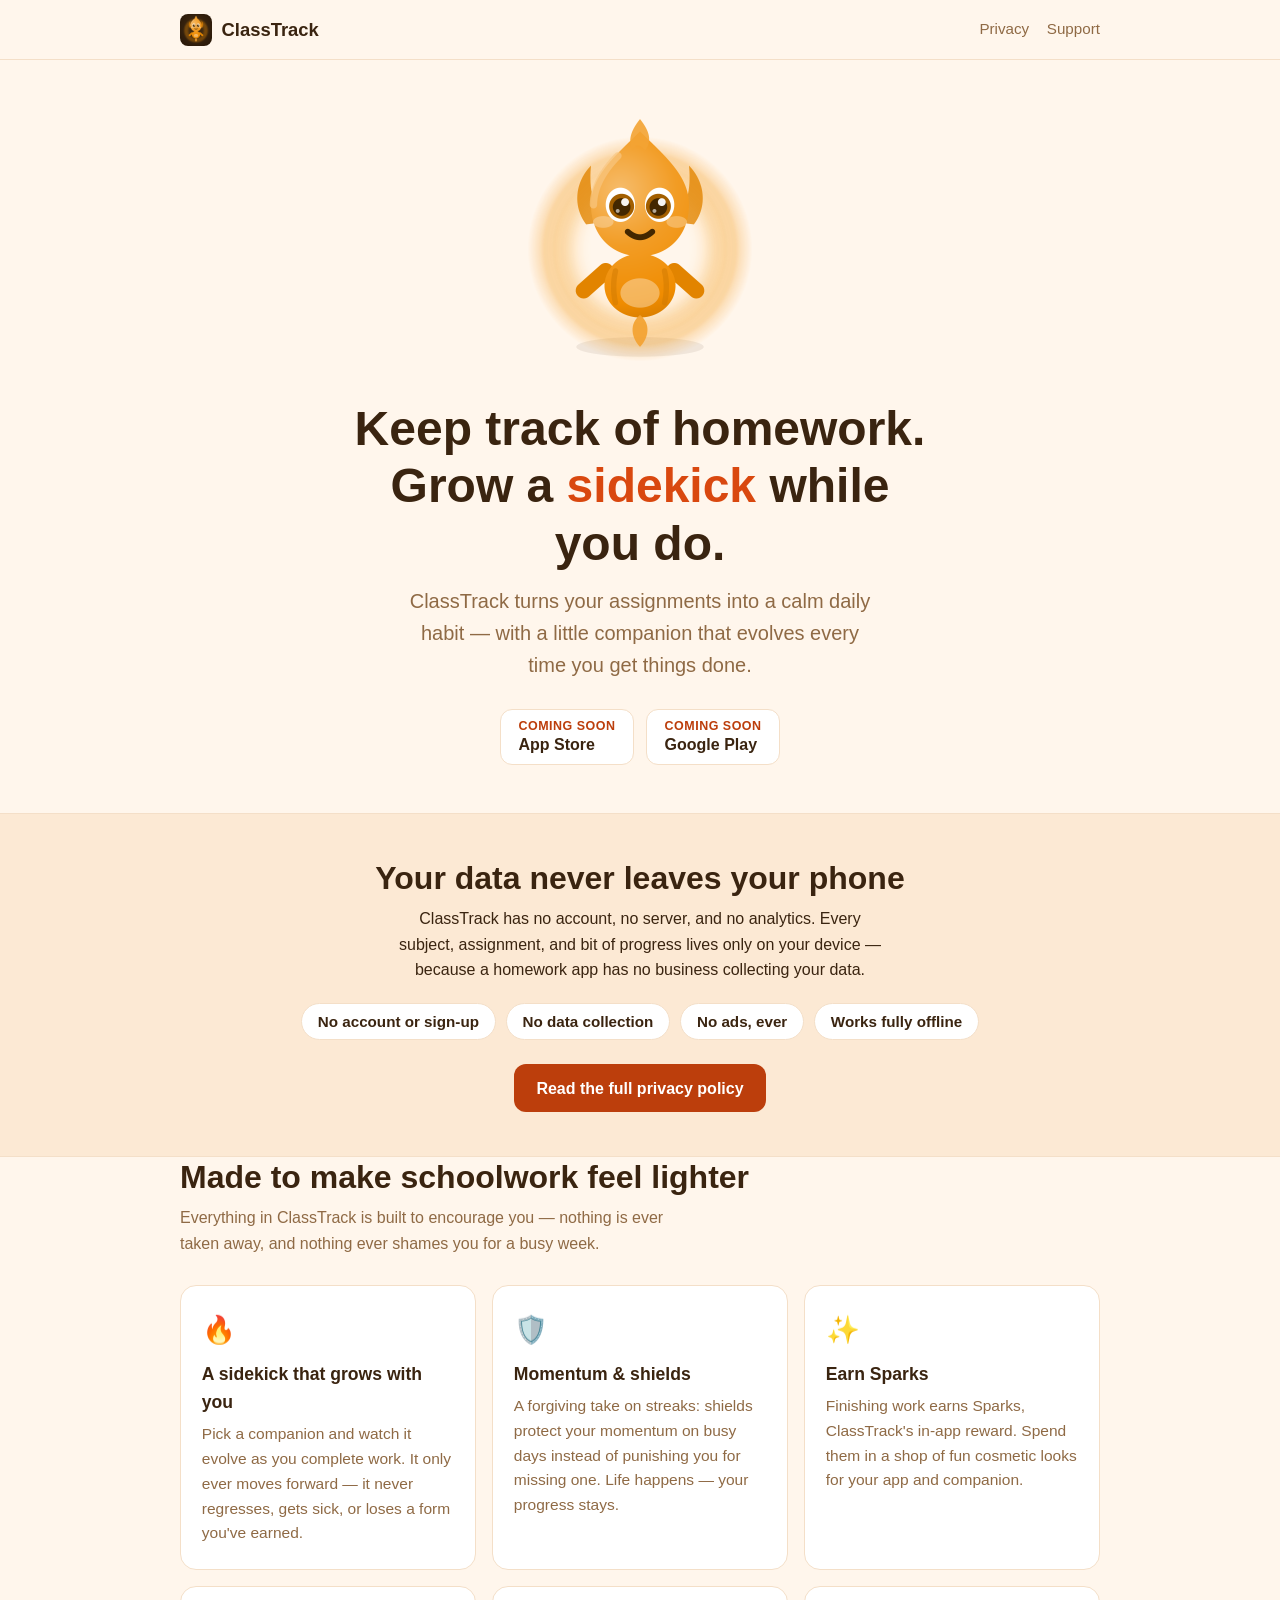
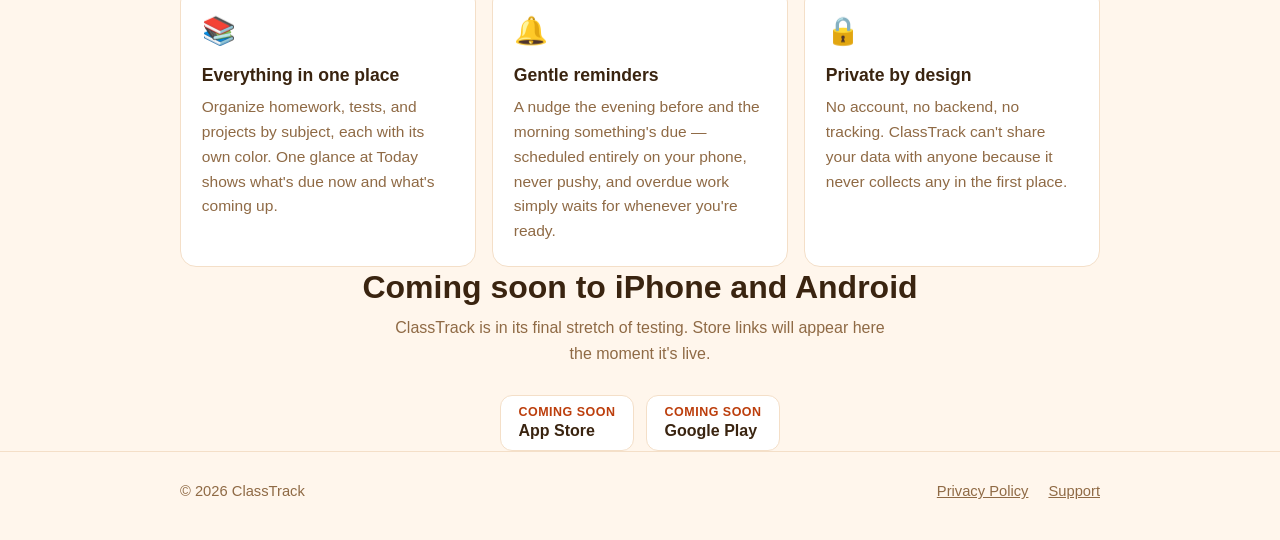
==== index.html @ 92e97fb7 "Build ClassTrack marketing site: home, privacy, and support pages Plain static site with no build st" ====
<!DOCTYPE html>
<html lang="en">
<head>
  <meta charset="utf-8">
  <meta name="viewport" content="width=device-width, initial-scale=1">
  <title>ClassTrack — homework tracking with a sidekick</title>
  <meta name="description" content="ClassTrack is a free homework and test tracker with a companion that grows as you get things done. No account, no ads, no data collection — everything stays on your phone.">
  <link rel="icon" href="assets/favicon.png" type="image/png">
  <link rel="stylesheet" href="css/style.css">
</head>
<body>

  <header class="site-header">
    <div class="wrap">
      <a class="brand" href="index.html">
        <img src="assets/favicon.png" alt="" width="32" height="32">
        ClassTrack
      </a>
      <nav aria-label="Site">
        <a href="privacy.html">Privacy</a>
        <a href="support.html">Support</a>
      </nav>
    </div>
  </header>

  <main>
    <section class="hero wrap" aria-labelledby="hero-heading">
      <img src="assets/splash-icon.png" width="512" height="512"
           alt="Wisp, the ClassTrack sidekick — a friendly glowing flame character with big eyes and a warm smile">
      <h1 id="hero-heading">Keep track of homework.<br>Grow a <span class="accent">sidekick</span> while you do.</h1>
      <p class="tagline">ClassTrack turns your assignments into a calm daily habit — with a little companion that evolves every time you get things done.</p>
      <div class="store-badges">
        <span class="store-badge">
          <span class="soon">Coming soon</span>
          <span class="store">App Store</span>
        </span>
        <span class="store-badge">
          <span class="soon">Coming soon</span>
          <span class="store">Google Play</span>
        </span>
      </div>
    </section>

    <section class="privacy-banner" aria-labelledby="privacy-heading">
      <div class="wrap">
        <h2 id="privacy-heading">Your data never leaves your phone</h2>
        <p class="lede">ClassTrack has no account, no server, and no analytics. Every subject, assignment, and bit of progress lives only on your device — because a homework app has no business collecting your data.</p>
        <ul class="privacy-points">
          <li>No account or sign-up</li>
          <li>No data collection</li>
          <li>No ads, ever</li>
          <li>Works fully offline</li>
        </ul>
        <a class="button" href="privacy.html">Read the full privacy policy</a>
      </div>
    </section>

    <section class="wrap" aria-labelledby="features-heading">
      <h2 id="features-heading">Made to make schoolwork feel lighter</h2>
      <p class="lede">Everything in ClassTrack is built to encourage you — nothing is ever taken away, and nothing ever shames you for a busy week.</p>
      <div class="features">
        <article class="feature">
          <span class="emoji" aria-hidden="true">🔥</span>
          <h3>A sidekick that grows with you</h3>
          <p>Pick a companion and watch it evolve as you complete work. It only ever moves forward — it never regresses, gets sick, or loses a form you've earned.</p>
        </article>
        <article class="feature">
          <span class="emoji" aria-hidden="true">🛡️</span>
          <h3>Momentum &amp; shields</h3>
          <p>A forgiving take on streaks: shields protect your momentum on busy days instead of punishing you for missing one. Life happens — your progress stays.</p>
        </article>
        <article class="feature">
          <span class="emoji" aria-hidden="true">✨</span>
          <h3>Earn Sparks</h3>
          <p>Finishing work earns Sparks, ClassTrack's in-app reward. Spend them in a shop of fun cosmetic looks for your app and companion.</p>
        </article>
        <article class="feature">
          <span class="emoji" aria-hidden="true">📚</span>
          <h3>Everything in one place</h3>
          <p>Organize homework, tests, and projects by subject, each with its own color. One glance at Today shows what's due now and what's coming up.</p>
        </article>
        <article class="feature">
          <span class="emoji" aria-hidden="true">🔔</span>
          <h3>Gentle reminders</h3>
          <p>A nudge the evening before and the morning something's due — scheduled entirely on your phone, never pushy, and overdue work simply waits for whenever you're ready.</p>
        </article>
        <article class="feature">
          <span class="emoji" aria-hidden="true">🔒</span>
          <h3>Private by design</h3>
          <p>No account, no backend, no tracking. ClassTrack can't share your data with anyone because it never collects any in the first place.</p>
        </article>
      </div>
    </section>

    <section class="wrap section-center" aria-labelledby="download-heading">
      <h2 id="download-heading">Coming soon to iPhone and Android</h2>
      <p class="lede">ClassTrack is in its final stretch of testing. Store links will appear here the moment it's live.</p>
      <div class="store-badges">
        <span class="store-badge">
          <span class="soon">Coming soon</span>
          <span class="store">App Store</span>
        </span>
        <span class="store-badge">
          <span class="soon">Coming soon</span>
          <span class="store">Google Play</span>
        </span>
      </div>
    </section>
  </main>

  <footer class="site-footer">
    <div class="wrap">
      <span>© 2026 ClassTrack</span>
      <nav aria-label="Footer">
        <a href="privacy.html">Privacy Policy</a>
        <a href="support.html">Support</a>
      </nav>
    </div>
  </footer>

</body>
</html>
---- css/style.css ----
/* ClassTrack marketing site — Ember palette, mirrored from the app's
   src/theme/palettes.ts (emberLight / emberDark). Keep tokens in sync. */

:root {
  --bg: #FFF6EC;
  --card: #FFFFFF;
  --border: #F4DFC8;
  --text: #3A2410;
  --text-muted: #8F6A45;
  --primary: #D9480F;
  --primary-text: #FFFFFF;
  /* Darker Ember shade for small text and buttons: #D9480F is only ~4.3:1
     on white/cream, this holds >=4.5:1 (WCAG AA) on every light surface. */
  --accent-strong: #BC3E0C;
  --highlight: #FCE9D4;
  --spark: #F08C00;
  color-scheme: light dark;
}

@media (prefers-color-scheme: dark) {
  :root {
    --bg: #251507;
    --card: #31200F;
    --border: #4E351D;
    --text: #F9ECDD;
    --text-muted: #C89F73;
    --primary: #FF922B;
    --primary-text: #331602;
    --accent-strong: #FF922B;
    --highlight: #4A3115;
    --spark: #FFC94D;
  }
}

* {
  box-sizing: border-box;
}

body {
  margin: 0;
  background: var(--bg);
  color: var(--text);
  font-family: -apple-system, BlinkMacSystemFont, "Segoe UI", Roboto,
    "Helvetica Neue", Arial, sans-serif;
  line-height: 1.6;
  -webkit-font-smoothing: antialiased;
}

img {
  max-width: 100%;
  height: auto;
}

a {
  color: var(--accent-strong);
}

.wrap {
  max-width: 60rem;
  margin: 0 auto;
  padding: 0 1.25rem;
}

/* ---------- Header ---------- */

.site-header {
  border-bottom: 1px solid var(--border);
}

.site-header .wrap {
  display: flex;
  align-items: center;
  gap: 0.6rem;
  padding-top: 0.85rem;
  padding-bottom: 0.85rem;
}

.site-header .brand {
  display: flex;
  align-items: center;
  gap: 0.6rem;
  font-weight: 700;
  font-size: 1.15rem;
  color: var(--text);
  text-decoration: none;
  margin-right: auto;
}

.site-header .brand img {
  width: 2rem;
  height: 2rem;
  border-radius: 0.5rem;
}

.site-header nav {
  display: flex;
  gap: 1.1rem;
}

.site-header nav a {
  color: var(--text-muted);
  text-decoration: none;
  font-size: 0.95rem;
}

.site-header nav a:hover,
.site-header nav a:focus-visible {
  color: var(--accent-strong);
  text-decoration: underline;
}

/* ---------- Hero ---------- */

.hero {
  text-align: center;
  padding: 3.5rem 0 3rem;
}

.hero img {
  width: min(16rem, 60vw);
}

.hero h1 {
  font-size: clamp(1.9rem, 5vw, 3rem);
  line-height: 1.2;
  margin: 1.25rem auto 0.75rem;
  max-width: 22ch;
}

.hero .tagline {
  font-size: clamp(1.05rem, 2.5vw, 1.25rem);
  color: var(--text-muted);
  max-width: 42ch;
  margin: 0 auto 1.75rem;
}

.accent {
  color: var(--primary);
}

/* ---------- Store badges ---------- */

.store-badges {
  display: flex;
  flex-wrap: wrap;
  justify-content: center;
  gap: 0.75rem;
}

.store-badge {
  display: inline-flex;
  flex-direction: column;
  align-items: flex-start;
  border: 1px solid var(--border);
  background: var(--card);
  border-radius: 0.75rem;
  padding: 0.55rem 1.1rem;
  text-align: left;
  line-height: 1.3;
}

.store-badge .store {
  font-weight: 700;
}

.store-badge .soon {
  font-size: 0.78rem;
  font-weight: 700;
  text-transform: uppercase;
  letter-spacing: 0.04em;
  color: var(--accent-strong);
}

/* ---------- Sections ---------- */

section {
  padding: 2.75rem 0;
}

section h2 {
  font-size: clamp(1.5rem, 4vw, 2rem);
  line-height: 1.25;
  margin: 0 0 0.5rem;
}

section .lede {
  color: var(--text-muted);
  max-width: 55ch;
  margin: 0 0 1.75rem;
}

.section-center {
  text-align: center;
}

.section-center .lede {
  margin-left: auto;
  margin-right: auto;
}

/* ---------- Privacy banner ---------- */

.privacy-banner {
  background: var(--highlight);
  border-top: 1px solid var(--border);
  border-bottom: 1px solid var(--border);
  text-align: center;
}

.privacy-banner h2,
.privacy-banner .lede {
  margin-left: auto;
  margin-right: auto;
}

.privacy-banner .lede {
  color: var(--text);
  margin-bottom: 1.25rem;
}

.privacy-points {
  list-style: none;
  margin: 0 0 1.5rem;
  padding: 0;
  display: flex;
  flex-wrap: wrap;
  justify-content: center;
  gap: 0.6rem;
}

.privacy-points li {
  background: var(--card);
  border: 1px solid var(--border);
  border-radius: 999px;
  padding: 0.35rem 1rem;
  font-size: 0.95rem;
  font-weight: 600;
}

/* ---------- Feature cards ---------- */

.features {
  display: grid;
  grid-template-columns: repeat(auto-fit, minmax(15rem, 1fr));
  gap: 1rem;
}

.feature {
  background: var(--card);
  border: 1px solid var(--border);
  border-radius: 1rem;
  padding: 1.4rem 1.3rem;
}

.feature .emoji {
  font-size: 1.7rem;
  display: block;
  margin-bottom: 0.5rem;
}

.feature h3 {
  margin: 0 0 0.4rem;
  font-size: 1.1rem;
}

.feature p {
  margin: 0;
  color: var(--text-muted);
  font-size: 0.97rem;
}

/* ---------- Buttons ---------- */

.button {
  display: inline-block;
  background: var(--accent-strong);
  color: var(--primary-text);
  font-weight: 700;
  text-decoration: none;
  border-radius: 0.75rem;
  padding: 0.7rem 1.4rem;
}

.button:hover,
.button:focus-visible {
  filter: brightness(1.08);
}

/* ---------- Footer ---------- */

.site-footer {
  border-top: 1px solid var(--border);
  padding: 1.75rem 0 2.25rem;
  color: var(--text-muted);
  font-size: 0.92rem;
}

.site-footer .wrap {
  display: flex;
  flex-wrap: wrap;
  align-items: center;
  gap: 0.5rem 1.5rem;
}

.site-footer nav {
  display: flex;
  gap: 1.25rem;
  margin-left: auto;
}

.site-footer a {
  color: var(--text-muted);
}

.site-footer a:hover,
.site-footer a:focus-visible {
  color: var(--accent-strong);
}

/* ---------- Inner pages (privacy / support) ---------- */

.page {
  padding: 2.75rem 0 3.5rem;
  max-width: 44rem;
}

.page h1 {
  font-size: clamp(1.7rem, 4.5vw, 2.4rem);
  line-height: 1.25;
  margin: 0 0 0.5rem;
}

.page .updated {
  color: var(--text-muted);
  font-size: 0.92rem;
  margin: 0 0 2rem;
}

.page h2 {
  font-size: 1.25rem;
  margin: 2rem 0 0.5rem;
}

.page p,
.page li {
  color: var(--text);
}

.contact-card {
  background: var(--highlight);
  border: 1px solid var(--border);
  border-radius: 1rem;
  padding: 1.25rem 1.4rem;
  margin: 1.5rem 0;
}

.contact-card p {
  margin: 0;
}

details {
  border: 1px solid var(--border);
  border-radius: 0.75rem;
  background: var(--card);
  padding: 0.75rem 1.1rem;
  margin: 0 0 0.75rem;
}

details summary {
  font-weight: 600;
  cursor: pointer;
}

details p {
  color: var(--text-muted);
  margin: 0.6rem 0 0.25rem;
}
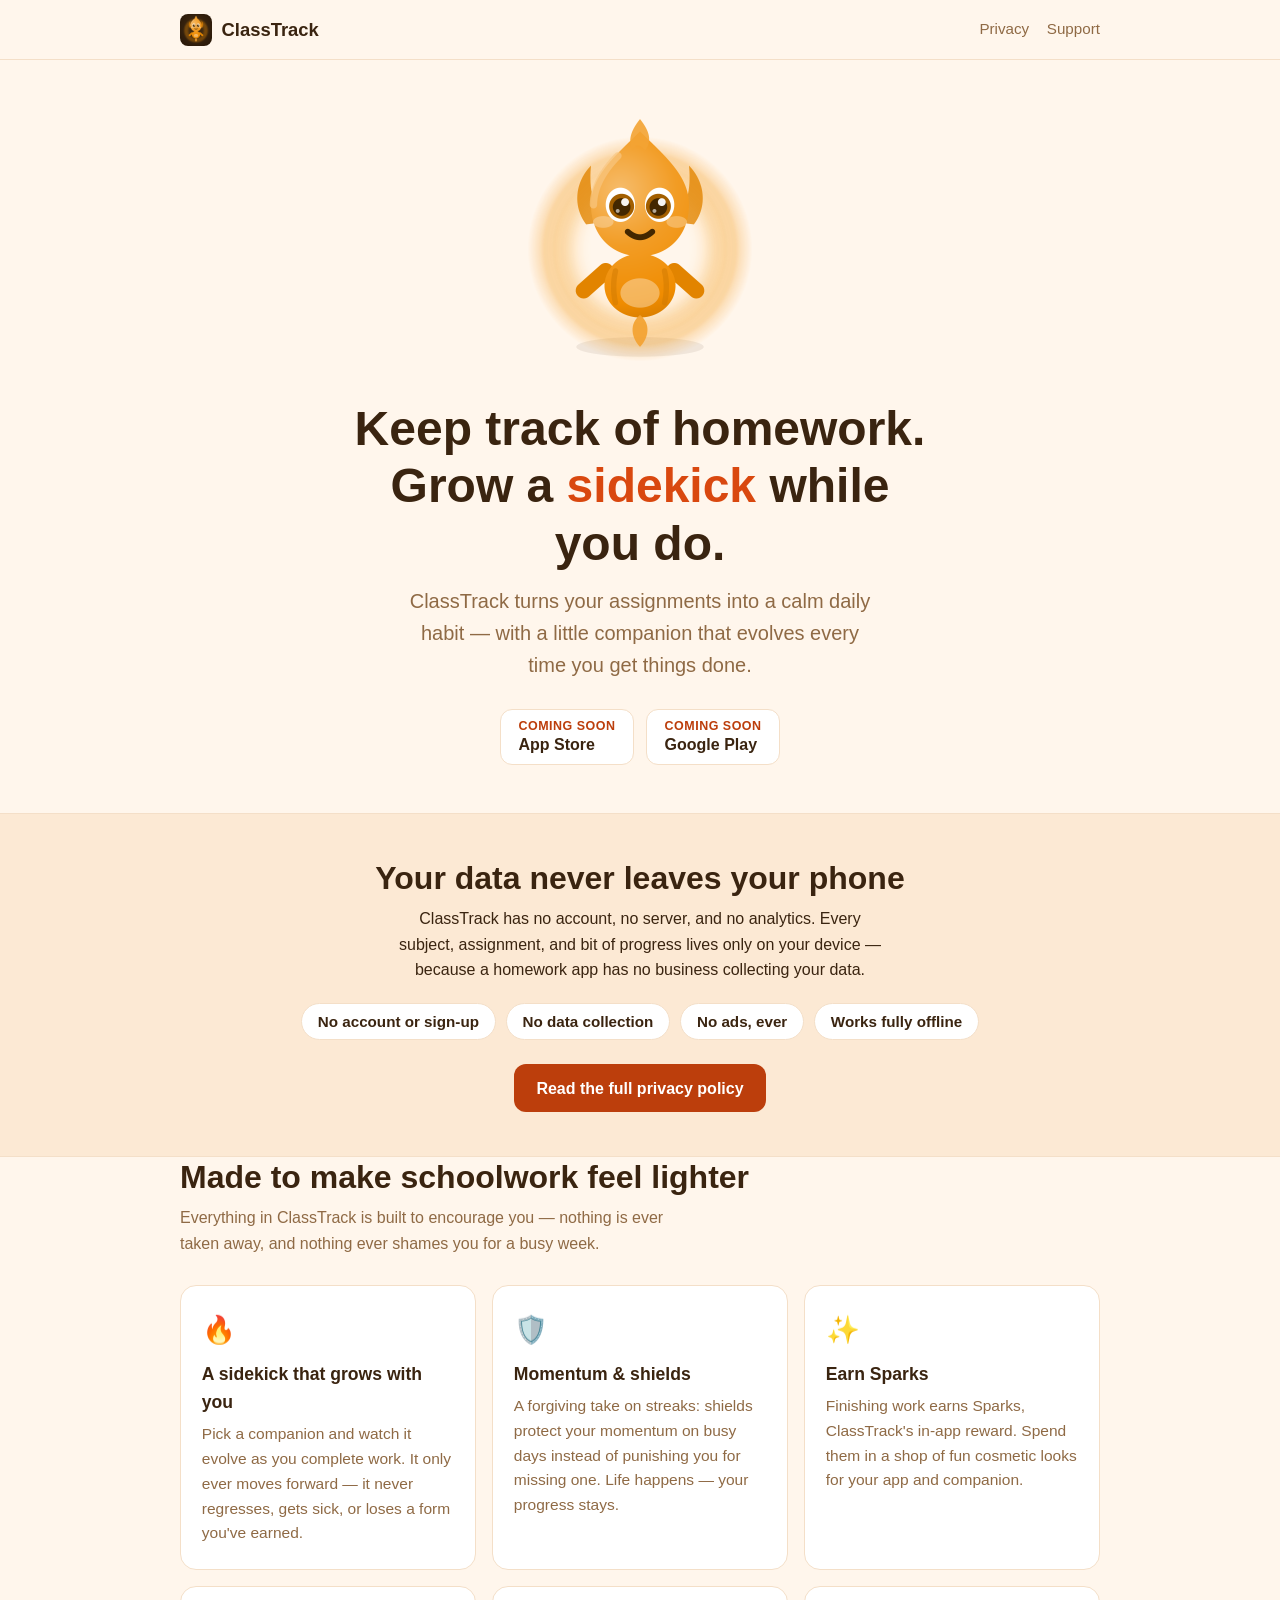
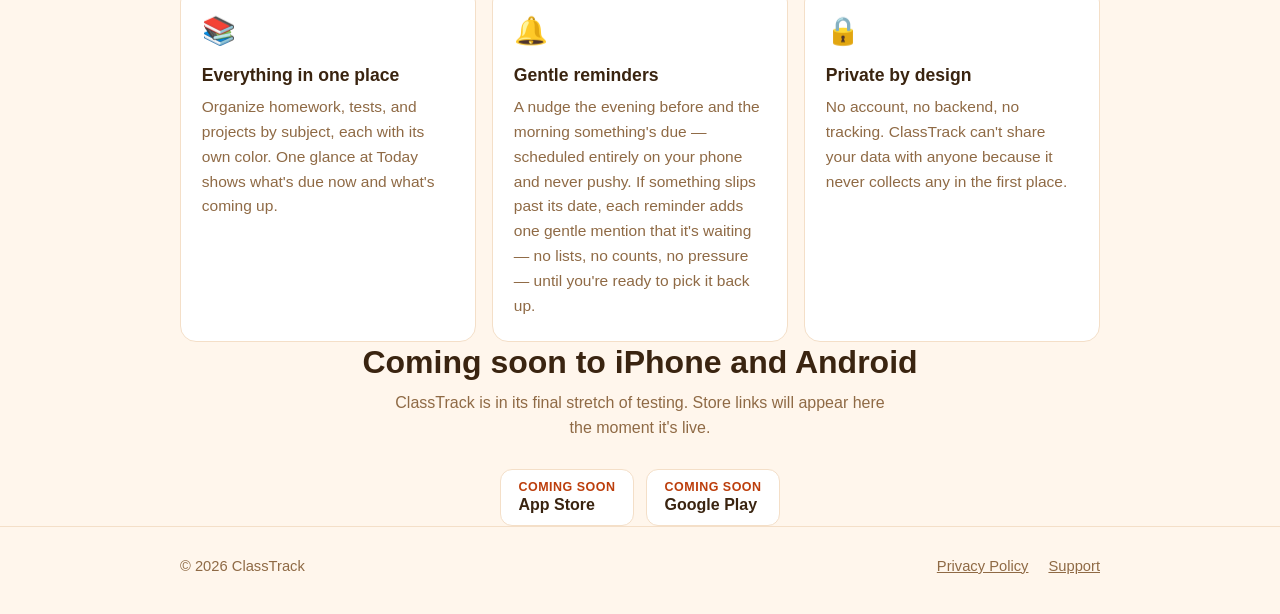
==== commit 0684f30a: "Keep overdue-item copy accurate to app's gentle nudge The app now includes overdue items in its regu" ====
--- a/index.html
+++ b/index.html
@@ -82,7 +82,7 @@
         <article class="feature">
           <span class="emoji" aria-hidden="true">🔔</span>
           <h3>Gentle reminders</h3>
-          <p>A nudge the evening before and the morning something's due — scheduled entirely on your phone, never pushy, and overdue work simply waits for whenever you're ready.</p>
+          <p>A nudge the evening before and the morning something's due — scheduled entirely on your phone and never pushy. If something slips past its date, each reminder adds one gentle mention that it's waiting — no lists, no counts, no pressure — until you're ready to pick it back up.</p>
         </article>
         <article class="feature">
           <span class="emoji" aria-hidden="true">🔒</span>
